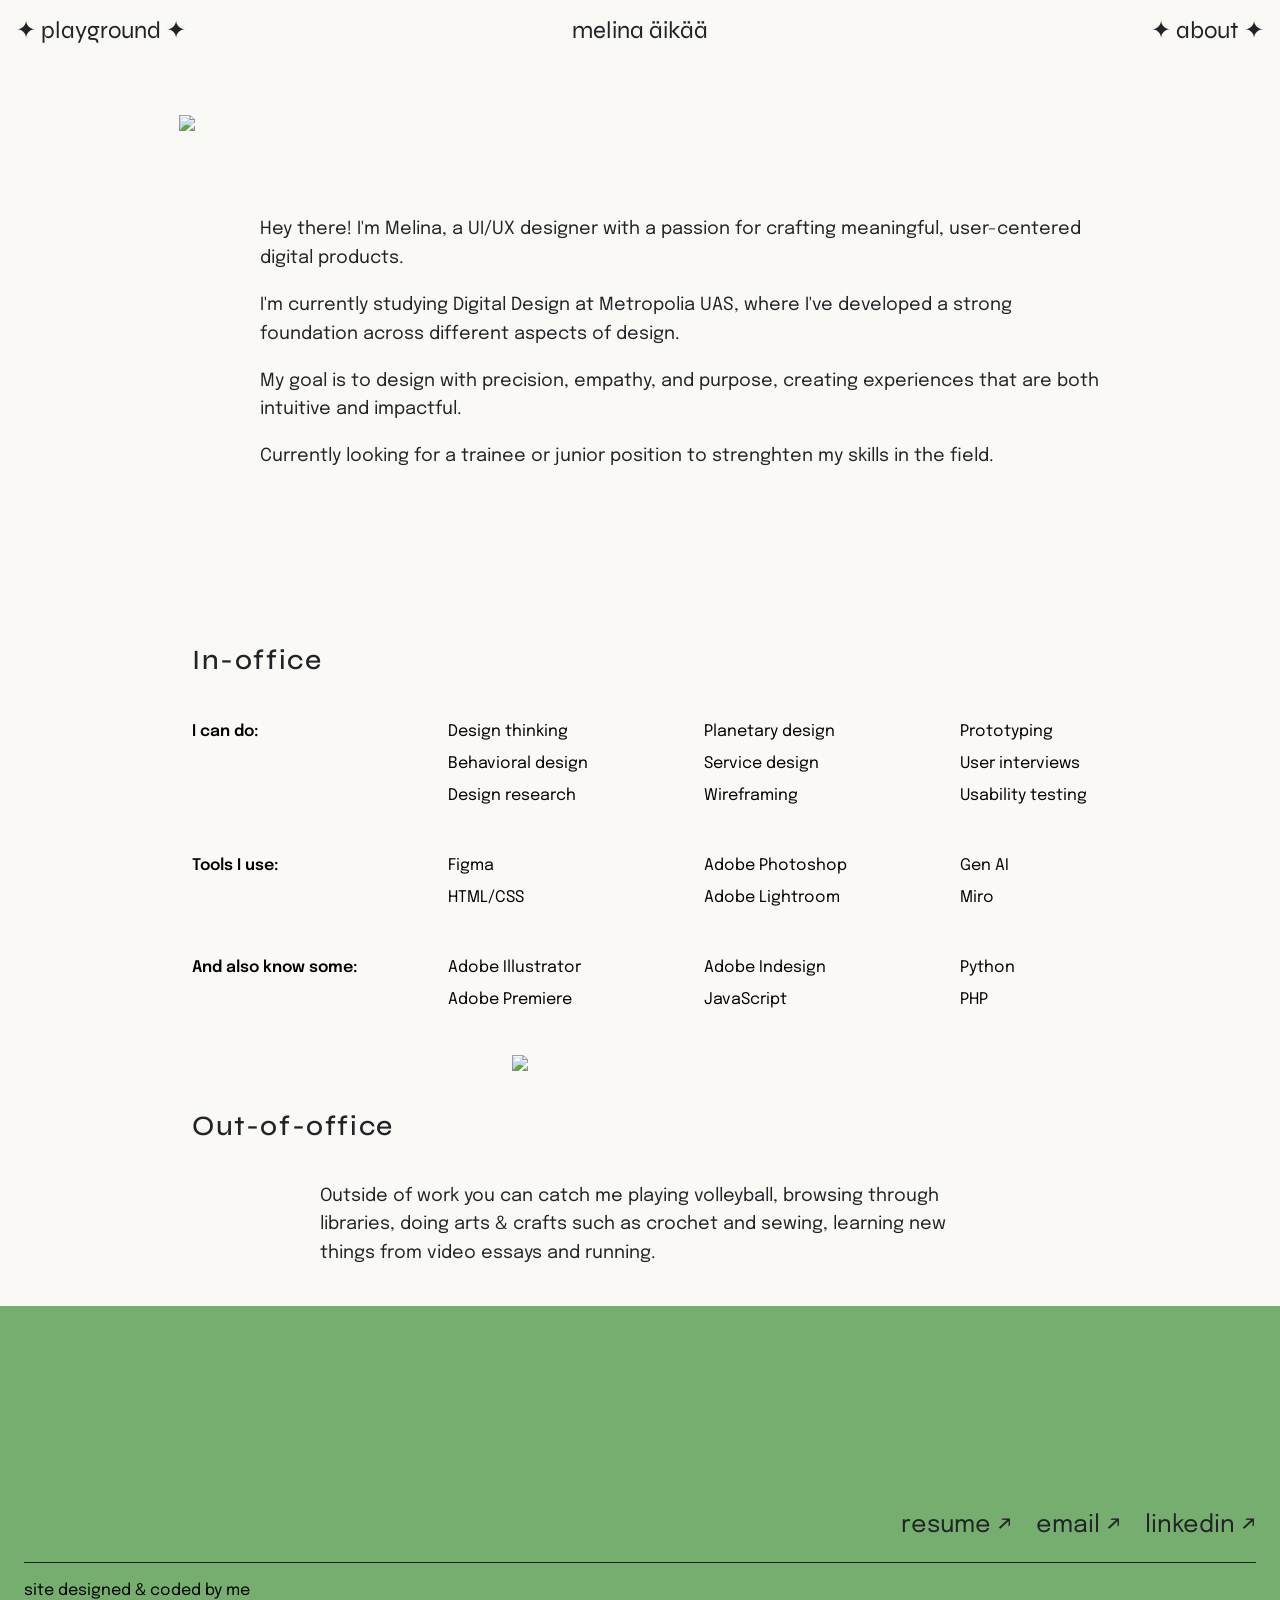
==== about.html @ e0b0c96c "Add files via upload" ====
<!DOCTYPE html>
<html lang="en">
<head>
    <meta charset="UTF-8">
    <meta name="viewport" content="width=device-width, initial-scale=1.0">
    <link rel="stylesheet" href="about.css">
    <link rel="stylesheet" href="https://fonts.googleapis.com/css2?family=Epilogue:wght@400&display=swap" />
  	<link rel="stylesheet" href="https://fonts.googleapis.com/css2?family=Syne:wght@400;500;700&display=swap" />
    <title>About</title>
    <link rel="icon" type="image/x-icon" href="favicon2.svg">
</head>
<body>
     <div class="navi">
                    <div class="play">
                        <a href="play.html">✦ playground ✦</a>
                    </div>
                    <div class="home">
                        <a href="index.html">melina äikää</a>
                    </div>
                    <div class="about">
                        <a href="about.html">✦ about ✦</a>
                    </div>
                </div>
    <div class="main">
        <div class="esittely">
            <img class="mie" src="Group 1.svg" height="464px">
            <div class="teksti">
                <p>Hey there! I'm Melina, a UI/UX designer with a passion for crafting meaningful, user-centered digital products.</p>
                <p>I'm currently studying Digital Design at Metropolia UAS, where I've developed a strong foundation across different aspects of design.</p>
                <p>My goal is to design with precision, empathy, and purpose, creating experiences that are both intuitive and impactful.</p>
                <p>Currently looking for a trainee or junior position to strenghten my skills in the field.</p>
            </div>
        </div>
        <div class="office">
            <h2>In-office</h2>
            <div class="skills">
            <div class="div1">I can do:</div>
            <div class="div2">Design thinking</div>
            <div class="div3">Behavioral design</div>
            <div class="div4">Design research</div>
            <div class="div5">Planetary design</div>
            <div class="div6">Service design</div>
            <div class="div7">Wireframing</div>
            <div class="div8">Prototyping</div>
            <div class="div9">User interviews</div>
            <div class="div10">Usability testing</div>
            </div>
            <div class="tools">
                <div class="tooldiv1">Tools I use:</div>
                <div class="tooldiv2">Figma</div>
                <div class="tooldiv3">HTML/CSS</div>
                <div class="tooldiv4">Adobe Photoshop</div>
                <div class="tooldiv5">Adobe Lightroom</div>
                <div class="tooldiv6">Gen AI</div>
                <div class="tooldiv7">Miro</div>
            </div>
            <div class="other">
                <div class="odiv1">And also know some:</div>
                <div class="odiv2">Adobe Illustrator</div>
                <div class="odiv3">Adobe Premiere</div>
                <div class="odiv4">Adobe Indesign</div>
                <div class="odiv5">JavaScript</div>
                <div class="odiv6">Python</div>
                <div class="odiv7">PHP</div>
            </div>
        </div>
        <img class="line" src="linebreak.svg" width="20%" height="auto">
        <div class="nonoffice">
            <h2>Out-of-office</h2>
            <p class="miusta">Outside of work you can catch me playing volleyball, browsing through libraries, doing arts & crafts such as crochet and sewing, learning new things from video essays and running.</p>
        </div>
    </div>
    <div class="footer">
        <div class="contacts">
            <div>
                <a href="cv_melina_aikaa_en.pdf" target="_blank">resume</a>
                <span class="accent external link">↗︎</span>
            </div>
            <div>
                <a href="mailto: melina.aikaa@gmail.com">email</a>
                <span class="accent external link">↗︎</span>
            </div>
            <div>
            <a href="https://www.linkedin.com/in/melinaaikaa" target="_blank">linkedin</a>
            <span class="accent external link">↗︎</span>
            </div>
        </div>
        <hr>
        <div class="credits">
            site designed & coded by me
        </div>
    </div>
</body>
</html>
---- about.css ----
/* NAVI */

.navi {
    font-family: Syne, serif;
    font-size: 24px;
    position: fixed;
    top: 0px;
    left: 0px;
    background-color: rgba(250, 249, 246, 0.61);
    width: 100%;
    height: 60px;
    overflow: hidden;
    display: flex;
    flex-direction: row;
    align-items: center;
    padding: 0 1rem 0 1rem;
    justify-content: space-between;
    box-sizing: border-box;
    color: #212427;
}

.home {
  position: absolute;
  left: 50%;
  transform: translateX(-50%);
}

.play a, .home a, .about a {
    text-decoration: none;
    color: #212427;
    transition: color 300ms linear;
}
.play a:hover, .home a:hover, .about a:hover {
    cursor: pointer;
    color: #396738;
}

/* TEKSTIT */

h2 {
    font-family: Syne;
    font-size: 28px;
    font-weight: 500;
    color: #212427;
    letter-spacing: 0.1rem;
    margin-bottom: 3%;
    margin-left: 15%;
    margin-top: 3%;
}

h3 {
    font-family: Syne;
    font-size: 36px;
    font-weight: 400;
    color: #212427;
    margin-top: 10px;
    margin-bottom: 5px;
}

h4 {
    font-family: Syne;
    font-size: 84px;
    color: #212427;
    margin: 0;
}

h5 {
    font-family: Syne;
    font-size: 40px;
    font-weight: 400;
    letter-spacing: 0.2rem;
    color: #396738;
    margin: 0;
}

h6 {
    font-family: Epilogue;
    font-size: 24px;
    font-weight: 400;
    color: #212427;
    margin-left: 15%;
}

p {
    font-family: Epilogue;
    font-size: 18px;
    font-weight: 400;
    color: #212427;
    margin-top: 10px;
    line-height: 1.6;
}

/* MAIN */

body { 
    padding: 0;
    margin: 0; 
    background-color: #FAF9F6;
}

.mie {
    margin-right: 7%;
}
.esittely {
    display: flex;
    flex-direction: row;
    margin: 9% 14% 5% 14%;
    align-items: center;
}

.skills {
display: grid;
grid-template-columns: repeat(4, 1fr);
grid-template-rows: repeat(3, 1fr);
grid-column-gap: 0px;
grid-row-gap: 0px;
width: 80%;
margin-left:15%;
margin-bottom: 3%;
font-family: Epilogue;
font-size: 16px;
line-height: 2;
}

.div1 { 
    grid-area: 1 / 1 / 4 / 2;
    font-size: 20px;
}
.div2 { grid-area: 1 / 2 / 2 / 3; }
.div3 { grid-area: 2 / 2 / 3 / 3; }
.div4 { grid-area: 3 / 2 / 4 / 3; }
.div5 { grid-area: 1 / 3 / 2 / 4; }
.div6 { grid-area: 2 / 3 / 3 / 4; }
.div7 { grid-area: 3 / 3 / 4 / 4; }
.div8 { grid-area: 1 / 4 / 2 / 5; }
.div9 { grid-area: 2 / 4 / 3 / 5; }
.div10 { grid-area: 3 / 4 / 4 / 5; }

.tools {
display: grid;
grid-template-columns: repeat(4, 1fr);
grid-template-rows: repeat(2, 1fr);
grid-column-gap: 0px;
grid-row-gap: 0px;
width: 80%;
margin-left:15%;
margin-bottom: 3%;
font-family: Epilogue;
font-size: 16px;
line-height: 2;
}

.tooldiv1 { 
    grid-area: 1 / 1 / 3 / 2; 
    font-size: 20px;
}
.tooldiv2 { grid-area: 1 / 2 / 2 / 3; }
.tooldiv3 { grid-area: 2 / 2 / 3 / 3; }
.tooldiv4 { grid-area: 1 / 3 / 2 / 4; }
.tooldiv5 { grid-area: 2 / 3 / 3 / 4; }
.tooldiv6 { grid-area: 1 / 4 / 2 / 5; }
.tooldiv7 { grid-area: 2 / 4 / 3 / 5; }

.other {
display: grid;
grid-template-columns: repeat(4, 1fr);
grid-template-rows: repeat(2, 1fr);
grid-column-gap: 0px;
grid-row-gap: 0px;
width: 80%;
margin-left:15%;
margin-bottom: 3%;
font-family: Epilogue;
font-size: 16px;
line-height: 2;
}

.odiv1 {
    grid-area: 1 / 1 / 3 / 2; 
    font-size: 20px;
}
.odiv2 { grid-area: 1 / 2 / 2 / 3; }
.odiv3 { grid-area: 2 / 2 / 3 / 3; }
.odiv4 { grid-area: 1 / 3 / 2 / 4; }
.odiv5 { grid-area: 2 / 3 / 3 / 4; }
.odiv6 { grid-area: 1 / 4 / 2 / 5; }
.odiv7 { grid-area: 2 / 4 / 3 / 5; }

.skills div, .tools div, .other div {
  font-size: 16px;
  line-height: 2; 
}

.div1, .tooldiv1, .odiv1 {
  font-weight: 600; /* use weight or color for emphasis instead of size */
}

.line {
    display: block;
    margin: 0 auto;
}
.miusta {
    margin: auto;
    width: 50%;
    margin-bottom: 3%;
}

/* FOOTER */

.footer {
    position: relative;
    left: 0;
    bottom: 0;
    overflow: hidden;
    box-sizing: border-box;
    font-family: Epilogue;
    width: 100%;
    max-width: 100vw;
    height: 313px;
    background-color: #75AE6F;
    padding: 0 1.5rem 0.5rem 1.5rem;
    display: flex;
    flex-direction: column;
    justify-content: flex-end;
}
.contacts {
    display: flex;
    flex-direction: row;
    justify-content: flex-end;
    font-size: 24px;
    padding-bottom: 1rem;
}

.contacts a {
    color: #212427;
    text-decoration: none;
    padding-left: 1.5rem;
}
.external-link {
    font-size: inherit;
    vertical-align: baseline;
}
.accent {
    color:#212427
}

hr {
  border: 0;
  clear:both;
  display:block;
  width: 100%;               
  background-color: #212427;
  height: 1px;
}

.credits {
    font-family: Epilogue;
    font-size: 16px;
    font-weight: 400;
    margin: 10px 0;
    line-height: 1.25;
}
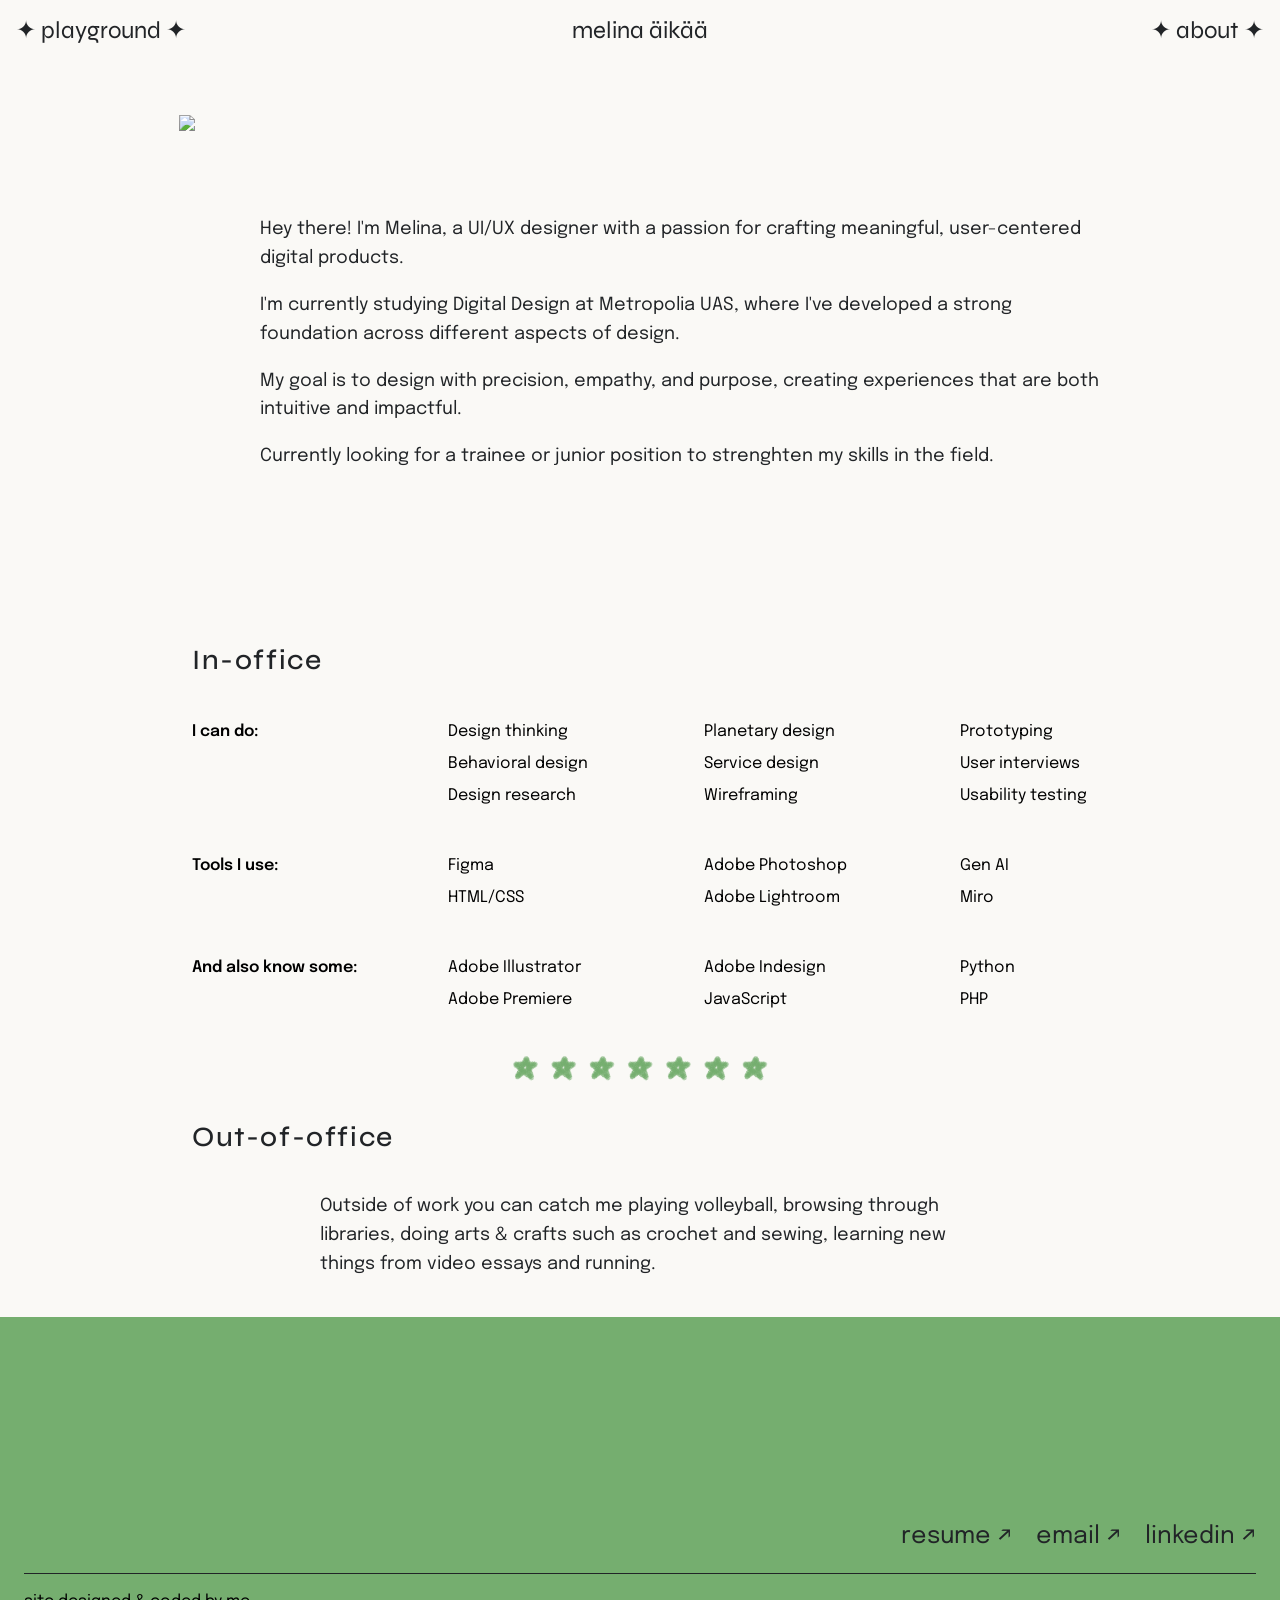
==== commit 043ab426: "Update about.html Added a mobile menu and updated the resume link." ====
--- a/about.html
+++ b/about.html
@@ -11,6 +11,7 @@
 </head>
 <body>
      <div class="navi">
+                    <div class="nav-name">melina äikää</div>
                     <div class="play">
                         <a href="play.html">✦ playground ✦</a>
                     </div>
@@ -19,11 +20,22 @@
                     </div>
                     <div class="about">
                         <a href="about.html">✦ about ✦</a>
+                    </div>      
+            </div>
+            <div class="hamburger">
+                        <span></span>
+                        <span></span>
+                        <span></span>
+            </div>
+                    <div class="mobile-menu" id="mobileMenu">
+                        <a href="index.html">home</a>
+                        <a href="play.html">playground</a>
+                        <a href="about.html">about</a>
                     </div>
-                </div>
+        </div>
     <div class="main">
         <div class="esittely">
-            <img class="mie" src="Group 1.svg" height="464px">
+            <img class="mie" src="mie3.png" height="464px">
             <div class="teksti">
                 <p>Hey there! I'm Melina, a UI/UX designer with a passion for crafting meaningful, user-centered digital products.</p>
                 <p>I'm currently studying Digital Design at Metropolia UAS, where I've developed a strong foundation across different aspects of design.</p>
@@ -73,7 +85,7 @@
     <div class="footer">
         <div class="contacts">
             <div>
-                <a href="cv_melina_aikaa_en.pdf" target="_blank">resume</a>
+                <a href="cv_melina_aikaa_eng.pdf" target="_blank">resume</a>
                 <span class="accent external link">↗︎</span>
             </div>
             <div>
@@ -90,5 +102,15 @@
             site designed & coded by me
         </div>
     </div>
+<script>
+    const hamburger = document.querySelector('.hamburger');
+    const mobileMenu = document.getElementById('mobileMenu');
+
+    hamburger.addEventListener('click', () => {
+    mobileMenu.classList.toggle('open');
+    hamburger.classList.toggle('active');
+    document.body.classList.toggle('no-scroll');
+});
+</script>
 </body>
-</html>+</html>
--- a/about.css
+++ b/about.css
@@ -17,6 +17,7 @@
     justify-content: space-between;
     box-sizing: border-box;
     color: #212427;
+    z-index: 999999;
 }
 
 .home {
@@ -33,6 +34,19 @@
 .play a:hover, .home a:hover, .about a:hover {
     cursor: pointer;
     color: #396738;
+}
+.mobile-navi {
+    display: none;
+}   
+.nav-name {
+    display: none;
+    position: fixed;
+    font-family: Syne, serif;
+    font-size: 24px;
+    font-weight: 400;
+    color: #212427;
+    margin-left: 1rem;
+    width: 100%;;
 }
 
 /* TEKSTIT */
@@ -192,7 +206,7 @@
 }
 
 .div1, .tooldiv1, .odiv1 {
-  font-weight: 600; /* use weight or color for emphasis instead of size */
+  font-weight: 600; 
 }
 
 .line {
@@ -259,4 +273,204 @@
     font-weight: 400;
     margin: 10px 0;
     line-height: 1.25;
-}+}
+
+
+
+
+/* SKAALAUTUVUUS*/
+
+@media (max-width: 1024px) {
+  .esittely {
+    margin: 10% 8%;
+  }
+  .skills, .tools, .other {
+    margin-left: 10%;
+  }
+  .skills div, .tools div, .other div {
+    font-size: 15px;
+  }
+
+  .skills,  .tools, .other {
+    display: grid;
+    grid-template-columns: 1fr 1fr 1fr;
+    grid-auto-rows: auto;
+    grid-column-gap: 10px;
+    grid-row-gap: 5px;
+    width: 80%;
+    margin: 0 auto 3%;
+  }
+
+.div1, .tooldiv1, .odiv1 {
+    grid-row: 1 / span 9;
+    font-weight: 600;
+  }
+
+.skills > div:not(.div1),  .tools > div:not(.tooldiv1),  .other > div:not(.odiv1) {
+    grid-row: auto;
+    grid-column: auto;
+  }
+  h2 {
+    margin-left: 10%;
+  }
+
+  p {
+    font-size: 17px;
+  }
+
+  .miusta {
+    width: 70%;
+  }
+}
+
+@media (max-width: 800px) {
+
+  .esittely {
+    flex-direction: column;
+    margin: 25% 7% 10% 7%;
+    gap: 1.5rem;
+  }
+
+  .mie {
+    width: 80%;
+    height: auto;
+    margin: 0 auto;
+  }
+
+  .teksti p {
+    font-size: 16px;
+    line-height: 1.5;
+  }
+
+  h2 {
+    margin-left: 2rem;
+    margin-top: 10%;
+  }
+
+  .line {
+    width: 40%;
+    margin: 2rem auto;
+  }
+
+  .miusta {
+    margin: 2rem auto;
+  }
+}
+@media (max-width: 600px) {
+  .credits {
+    font-size: 14px;
+  }
+
+  .contacts {
+    justify-content: flex-end;
+    font-size: 18px;
+  }
+}
+
+@media (max-width: 500px) {
+  .skills,  .tools, .other {
+    display: grid;
+    grid-template-columns: 1fr 1fr;
+    grid-auto-rows: auto;
+    grid-column-gap: 10px;
+    grid-row-gap: 10px;
+    width: 85%;
+    margin: 0 auto 3%;
+  }
+
+.div1, .tooldiv1, .odiv1 {
+    grid-row: 1 / span 9;
+    font-weight: 600;
+  }
+
+.skills > div:not(.div1),  .tools > div:not(.tooldiv1),  .other > div:not(.odiv1) {
+    grid-row: auto;
+    grid-column: auto;
+  }
+  }
+
+
+.hamburger {
+    display: none;
+    flex-direction: column;
+    justify-content: space-between;
+    width: 26px;
+    height: 20px;
+    cursor: pointer;
+}
+
+.hamburger span {
+    display: block;
+    height: 3px;
+    width: 100%;
+    background-color: #212427;
+    transition: all 0.3s ease;
+}
+
+.hamburger.active span:nth-child(1) {
+    transform: rotate(45deg) translateY(12px);
+}
+
+.hamburger.active span:nth-child(2) {
+    opacity: 0;
+}
+
+.hamburger.active span:nth-child(3) {
+    transform: rotate(-45deg) translateY(-12px);
+}
+
+.hamburger {
+    position: fixed;
+    right: 5%;
+    top: 3%;
+    transform: translateY(-50%);
+    display: none;
+    flex-direction: column;
+    justify-content: space-between;
+    width: 26px;
+    height: 20px;
+    cursor: pointer;
+}
+
+.mobile-menu {
+    position: absolute;
+    top: 0;
+    right: -100%;
+    width: 100%;
+    height: 100%;
+    background-color: #FAF9F6;
+    padding-top: 6rem;
+    display: flex;
+    flex-direction: column;
+    gap: 2rem;
+    padding-right: 2rem;
+    transition: right 0.35s ease;
+}
+
+.mobile-menu a {
+    color: #212427;
+    text-decoration: none;
+    font-family: Syne, serif;
+    font-size: 28px;
+    padding-left: 12%;
+}
+
+@media (max-width: 900px) {
+    .navi {
+        z-index: 99;
+    }
+    .nav-name {
+        display: block;
+    }
+    .play, .home, .about {
+        display: none;
+    }
+    .hamburger {
+        display: flex;
+        z-index: 1000;
+    }
+
+    .mobile-menu.open {
+        right: 0;
+    }
+}
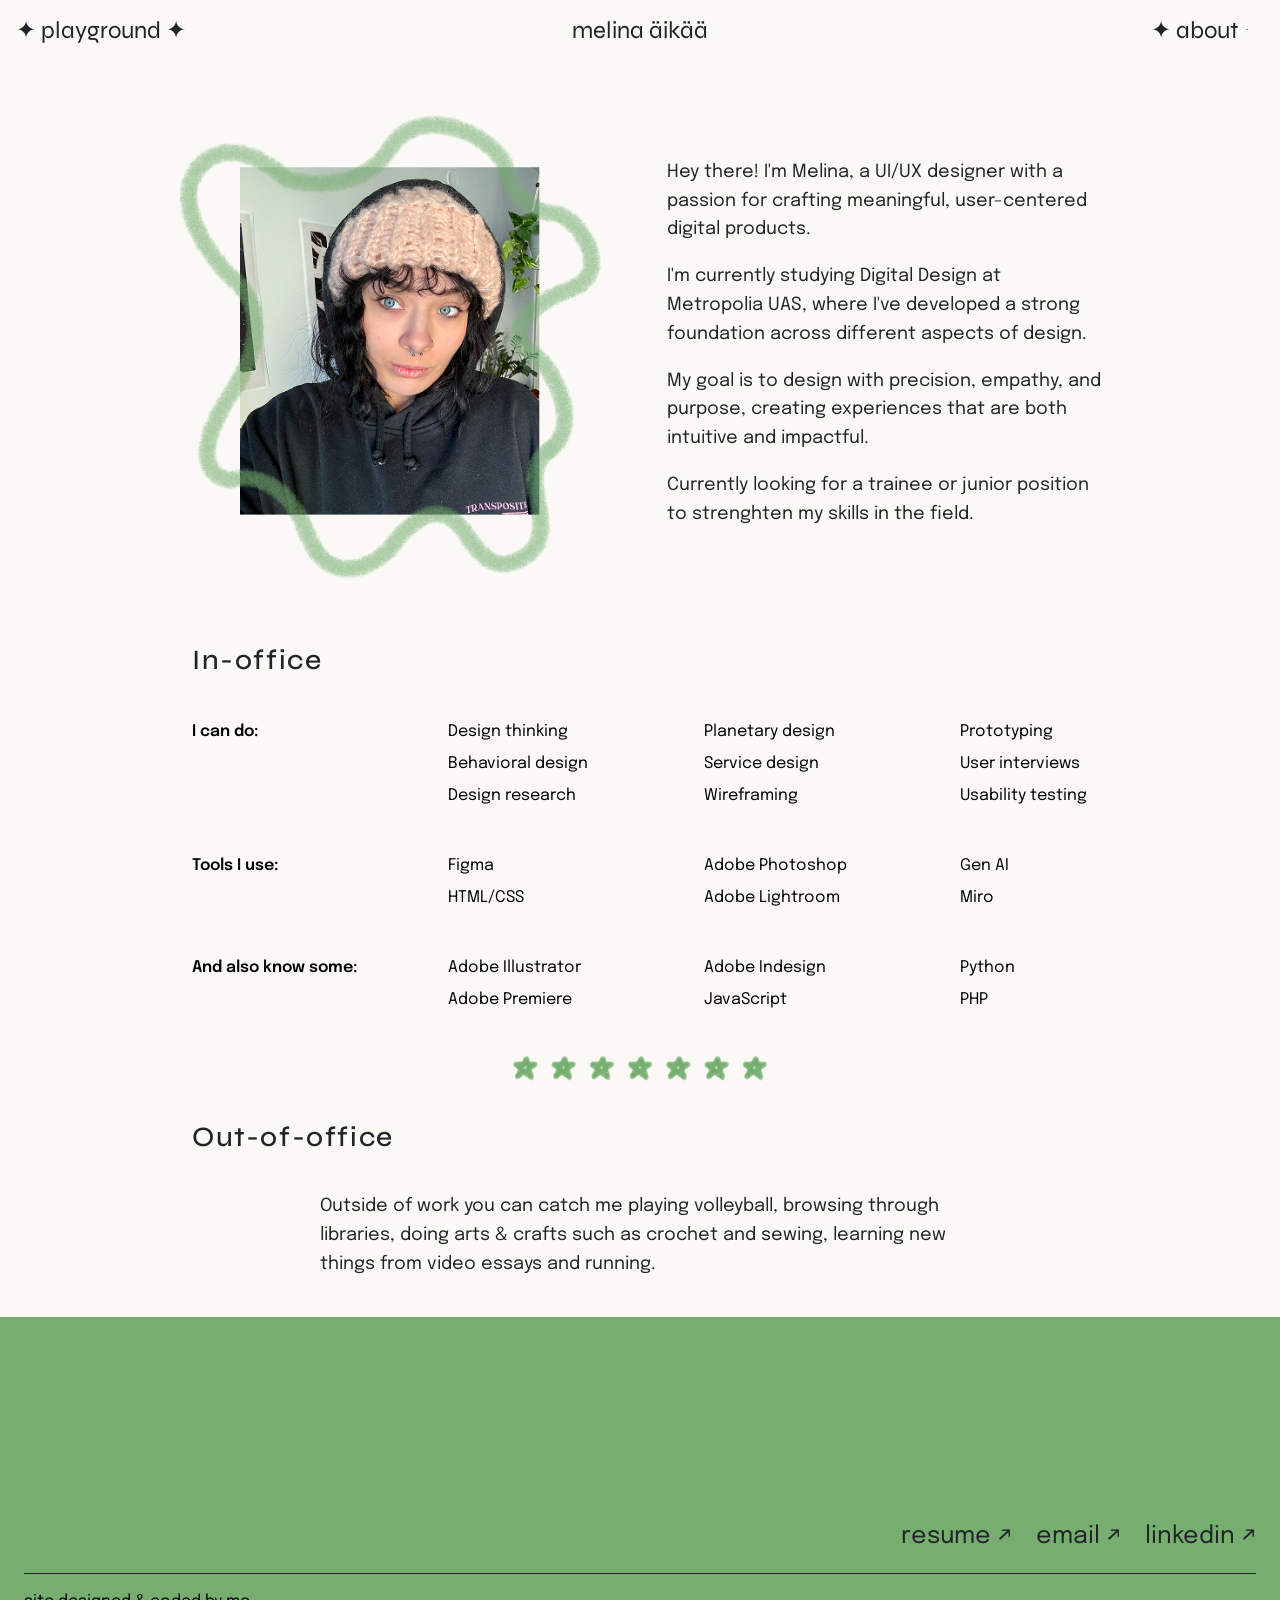
==== commit fce2c5c9: "Update about.html" ====
--- a/about.html
+++ b/about.html
@@ -10,8 +10,8 @@
     <link rel="icon" type="image/x-icon" href="favicon2.svg">
 </head>
 <body>
-     <div class="navi">
-                    <div class="nav-name">melina äikää</div>
+      <div class="navi">
+                    <div class="nav-name"><a href="index.html">melina äikää</a></div>
                     <div class="play">
                         <a href="play.html">✦ playground ✦</a>
                     </div>
@@ -21,12 +21,12 @@
                     <div class="about">
                         <a href="about.html">✦ about ✦</a>
                     </div>      
-            </div>
-            <div class="hamburger">
+                    <div class="hamburger">
                         <span></span>
                         <span></span>
                         <span></span>
-            </div>
+                    </div>
+            
                     <div class="mobile-menu" id="mobileMenu">
                         <a href="index.html">home</a>
                         <a href="play.html">playground</a>
@@ -105,11 +105,13 @@
 <script>
     const hamburger = document.querySelector('.hamburger');
     const mobileMenu = document.getElementById('mobileMenu');
+    const navi = document.querySelector('.navi');
 
     hamburger.addEventListener('click', () => {
-    mobileMenu.classList.toggle('open');
-    hamburger.classList.toggle('active');
-    document.body.classList.toggle('no-scroll');
+        mobileMenu.classList.toggle('open');
+        hamburger.classList.toggle('active');
+        navi.classList.toggle('menu-open');
+        document.body.classList.toggle('no-scroll');
 });
 </script>
 </body>
